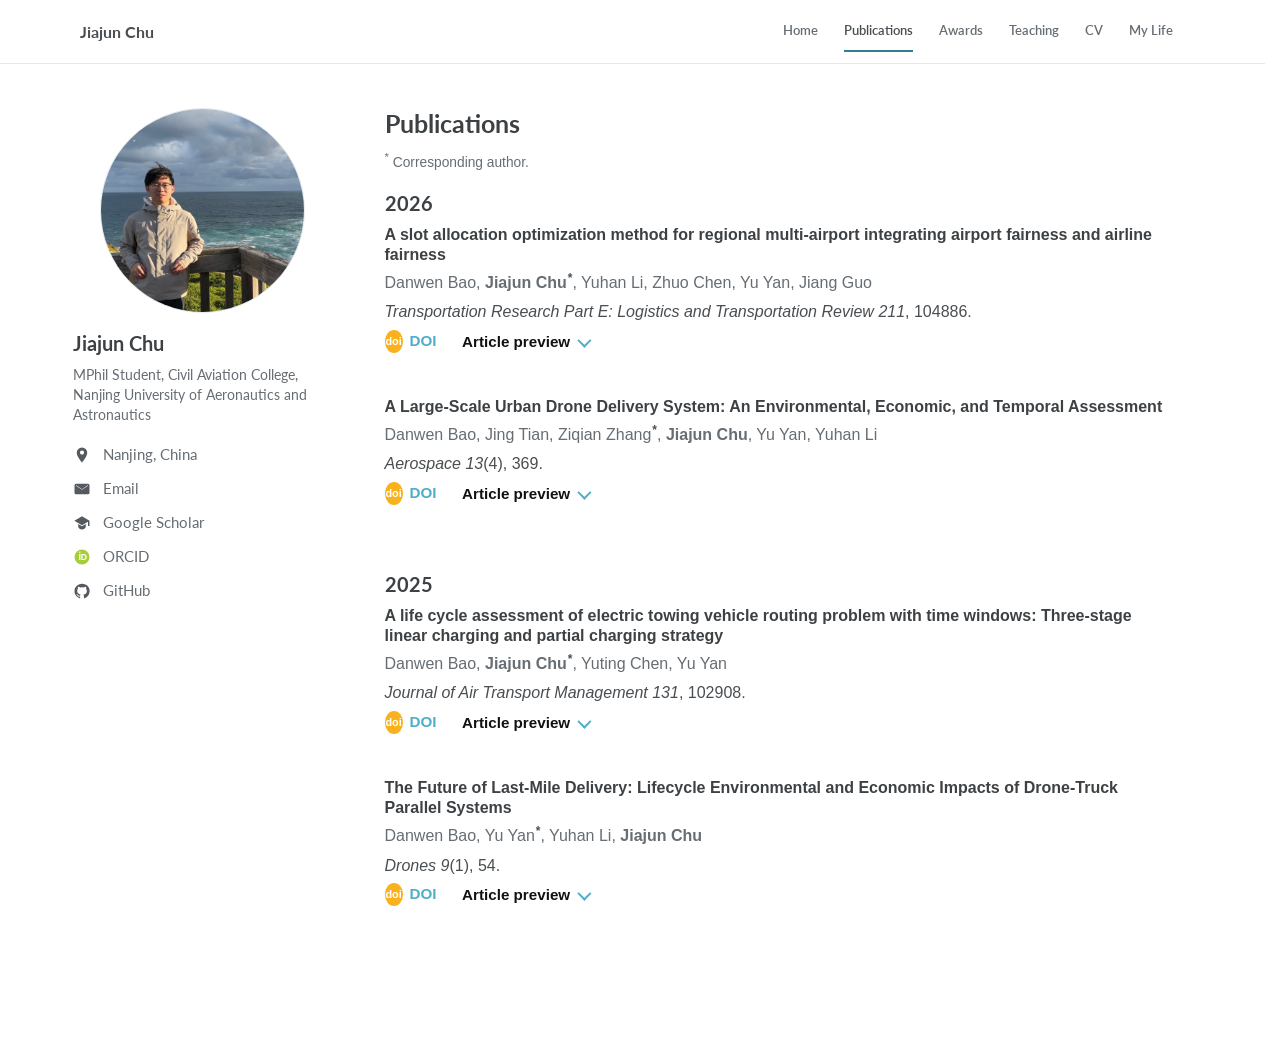
==== publications.html @ 3219b507 "Add files via upload" ====
﻿<!doctype html>
<html lang="en">
<head>
  <meta charset="utf-8">
  <meta name="viewport" content="width=device-width, initial-scale=1">
  <title>Publications | Jiajun Chu</title>
  <meta name="description" content="Publications by Jiajun Chu.">
  <link rel="icon" href="assets/img/site-logo.png" type="image/png">
  <link rel="stylesheet" href="assets/css/style.css">
</head>
<body>
  <header class="site-header">
    <a class="site-title" href="index.html">Jiajun Chu</a>
    <button class="nav-toggle" type="button" aria-expanded="false" aria-controls="site-nav" aria-label="Toggle navigation"><span></span><span></span><span></span></button>
    <nav class="site-nav" id="site-nav" aria-label="Main navigation">
      <a href="index.html">Home</a>
      <a class="active" href="publications.html">Publications</a>
      <a href="research.html">Awards</a>
      <a href="teaching.html">Teaching</a>
      <a href="cv.html">CV</a>
      <a href="posts.html">My Life</a>
    </nav>
  </header>

  <main class="page-shell">
    <aside class="profile-card" aria-label="Profile">
      <img class="profile-photo" src="assets/img/avatar.jpg" alt="Portrait of Jiajun Chu">
      <h1>Jiajun Chu</h1>
      <p class="profile-title">MPhil Student, Civil Aviation College,<br>Nanjing University of Aeronautics and Astronautics</p>
      <ul class="profile-links">
        <li><span class="profile-link"><img src="assets/img/icon-earth.svg" alt="" aria-hidden="true"><span>Nanjing, China</span></span></li>
        <li><a class="profile-link" href="mailto:harrychujiajun@gmail.com"><img src="assets/img/icon-email.svg" alt="" aria-hidden="true"><span>Email</span></a></li>
        <li><a class="profile-link" href="https://scholar.google.com/citations?user=JNU3ANsAAAAJ&amp;hl=en"><img src="assets/img/icon-scholar.svg" alt="" aria-hidden="true"><span>Google Scholar</span></a></li>
        <li><a class="profile-link" href="https://orcid.org/0009-0005-9483-2338"><img src="assets/img/icon-orcid.svg" alt="" aria-hidden="true"><span>ORCID</span></a></li>
        <li><a class="profile-link" href="https://github.com/HarryChoo"><img src="assets/img/icon-github.svg" alt="" aria-hidden="true"><span>GitHub</span></a></li>
      </ul>
    </aside>

    <section class="content">
      <div class="page-heading">
        <h2>Publications</h2>
        <p class="author-note"><sup>*</sup> Corresponding author.</p>
      </div>

      <section class="year-block">
        <h3>2026</h3>
        <article class="publication">
          <h4>A slot allocation optimization method for regional multi-airport integrating airport fairness and airline fairness</h4>
          <p class="authors">Danwen Bao, <strong>Jiajun Chu<sup class="corresponding-symbol">*</sup></strong>, Yuhan Li, Zhuo Chen, Yu Yan, Jiang Guo</p>
          <p class="venue"><em>Transportation Research Part E: Logistics and Transportation Review</em> <em>211</em>, 104886.</p>
          <div class="publication-actions">
            <a class="doi-link" href="https://doi.org/10.1016/j.tre.2026.104886"><span class="doi-badge">doi</span><span>DOI</span></a>
            <details class="article-preview">
              <summary>Article preview</summary>
              <div class="abstract-panel">
                <span class="abstract-tab">Abstract</span>
                <p>Slot allocation in Multi-Airport Systems (MAS) is traditionally viewed as a two-dimensional trade-off between operational efficiency and inter-airline fairness. This perspective, however, is inadequate for managing complex regional airport networks, often leading to structural imbalances where core hubs are overburdened while regional airports remain underutilized. This paper introduces a critical third dimension: strategic airport fairness. An innovative tri-objective integer programming model is proposed, incorporating the strategic fairness among heterogeneous airports as an objective alongside minimizing total displacement and maximizing airline fairness. The framework is defined through two novel metrics: airline tolerance to capture micro-level flight satisfaction, and airport heterogeneity weights to quantify macro-level strategic priorities. Additionally, a base airline priority factor is introduced to address the influence of airline dominance. A customized bi-iterative ε-constraint algorithm is designed to generate the Pareto optimal frontier and identify the balanced solution. Through a case study on China’s Pearl River Delta airport system, results demonstrate that the proposed framework improves both airline and airport fairness with limited efficiency loss. Moreover, sensitivity analyses on airline tolerance and base airline priority provide operational guidelines, and adjusting airport heterogeneity weights can significantly mitigate congestion at hubs to foster balanced regional development. This work provides a novel decision-making framework and practical policy insights for achieving more sustainable and collaborative air traffic management in multi-airport regions.</p>
              </div>
            </details>
          </div>
        </article>
        <article class="publication">
          <h4>A Large-Scale Urban Drone Delivery System: An Environmental, Economic, and Temporal Assessment</h4>
          <p class="authors">Danwen Bao, Jing Tian, Ziqian Zhang<sup class="corresponding-symbol">*</sup>, <strong>Jiajun Chu</strong>, Yu Yan, Yuhan Li</p>
          <p class="venue"><em>Aerospace</em> <em>13</em>(4), 369.</p>
          <div class="publication-actions">
            <a class="doi-link" href="https://doi.org/10.3390/aerospace13040369"><span class="doi-badge">doi</span><span>DOI</span></a>
            <details class="article-preview">
              <summary>Article preview</summary>
              <div class="abstract-panel">
                <span class="abstract-tab">Abstract</span>
                <p>Drone logistics is emerging as a key trend in future delivery systems due to its efficiency. However, current benefit assessments are often one-dimensional, focusing on single-node modes and overlooking load variations and charging processes in continuous multi-node delivery. To address this gap, this paper develops an integrated assessment framework across three dimensions: environment, economy, and time. Based on lifecycle emissions and total cost of ownership, a structured time-performance indicator, time value, is introduced. By incorporating an energy consumption model that accounts for dynamic loads and a charging model that considers charging behavior, an improved genetic algorithm is designed to optimize large-scale urban drone dispatch. Furthermore, a comparative sensitivity analysis with electric trucks quantifies the effects of market demand, charging strategy and technological progress. Results show that, under the modeled scenarios and parameter assumptions, electric trucks remain preferable in the short term, while drones demonstrate stronger long-term potential. Enterprises should align drone and truck deployment with demand and manage charging dynamically, while governments should combine initial subsidies with long-term guidance and systemic support to enable large-scale drone logistics adoption.</p>
              </div>
            </details>
          </div>
        </article>
      </section>

      <section class="year-block">
        <h3>2025</h3>
        <article class="publication">
          <h4>A life cycle assessment of electric towing vehicle routing problem with time windows: Three-stage linear charging and partial charging strategy</h4>
          <p class="authors">Danwen Bao, <strong>Jiajun Chu<sup class="corresponding-symbol">*</sup></strong>, Yuting Chen, Yu Yan</p>
          <p class="venue"><em>Journal of Air Transport Management</em> <em>131</em>, 102908.</p>
          <div class="publication-actions">
            <a class="doi-link" href="https://doi.org/10.1016/j.jairtraman.2025.102908"><span class="doi-badge">doi</span><span>DOI</span></a>
            <details class="article-preview">
              <summary>Article preview</summary>
              <div class="abstract-panel">
                <span class="abstract-tab">Abstract</span>
                <p>With the increasing demand for air travel, replacing fuel-powered towing vehicles (FTVs) with electric towing vehicles (ETVs) is a proven strategy for reducing airport ground service costs. The effective deployment and operation of these ETV fleets heavily rely on sophisticated optimization models to manage their daily scheduling and charging. However, previous optimization models often overlook comprehensive life cycle assessment (LCA) and employ simplified charging assumptions, limiting their accuracy and practical applicability. This study addresses these gaps by introducing an innovative Electric Towing Vehicle Routing Problem with Time Windows considering Life Cycle (ETVRPTW-LC) model, categorizing life cycle costs into fixed, operational, and environmental costs. Furthermore, integrating a three-stage linear charging and partial charging strategy enhances model fidelity by more accurately simulating the non-linear and operational realities of ETV recharging compared to traditional linear or full-charge approaches. The Adaptive Large Neighbourhood Search (ALNS) algorithm and Simulated Annealing (SA) algorithm are applied to address local optimality. Numerical experiments, using data from Nanjing Lukou International Airport across three scenarios, demonstrate key findings: (1) ETVs achieve a 5%-10% cost advantage over FTVs when considering life cycle costs. (2) ETV costs are concentrated in pre-operation and post-operation phases, while fuel-powered costs dominate the operational phase. Additionally, sensitivity analysis evaluates the impact of key operational parameters on life cycle costs. The results provide airport managers with optimized strategies for towing operations for cost efficiency and airport decarbonization.</p>
              </div>
            </details>
          </div>
        </article>
        <article class="publication">
          <h4>The Future of Last-Mile Delivery: Lifecycle Environmental and Economic Impacts of Drone-Truck Parallel Systems</h4>
          <p class="authors">Danwen Bao, Yu Yan<sup class="corresponding-symbol">*</sup>, Yuhan Li, <strong>Jiajun Chu</strong></p>
          <p class="venue"><em>Drones</em> <em>9</em>(1), 54.</p>
          <div class="publication-actions">
            <a class="doi-link" href="https://doi.org/10.3390/drones9010054"><span class="doi-badge">doi</span><span>DOI</span></a>
            <details class="article-preview">
              <summary>Article preview</summary>
              <div class="abstract-panel">
                <span class="abstract-tab">Abstract</span>
                <p>With rapid advancements in unmanned aerial vehicle (UAV) technology, its integration into logistics operations has emerged as a promising solution for improving efficiency and sustainability. Among the emerging solutions, a collaborative delivery model involving drones and trucks addresses last-mile delivery challenges by leveraging the complementary strengths of both modes of transport. However, evaluating the environmental and economic impacts of this transportation mode requires a systematic framework to capture its unique characteristics and minimize environmental impacts and costs. This paper investigates the Parallel Drone Scheduling Traveling Salesman Problem (PDSTSP) to evaluate the environmental and economic sustainability of a collaborative drone-truck delivery system. Specifically, a mathematical model for this delivery system is developed to optimize joint delivery operations. Environmental impacts are assessed using a comprehensive Life Cycle Assessment (LCA), including emissions and operational noise, while a Life Cycle Cost Analysis (LCCA) quantifies economic performance across five cost dimensions. Sensitivity analysis explores factors such as delivery density, traffic congestion, and wind conditions. Results show that, compared to the electric vehicle fleet, the proposed model achieves an approximate 20% reduction in carbon emissions, while delivering a 20-30% cost reduction relative to the fuel truck fleet. Drones&apos; efficiency in short-distance deliveries alleviates trucks&apos; load, cutting environmental and operational costs. This study offers practical insights and recommendations for implementing drone-truck parallel delivery systems, particularly in high-demand density areas.</p>
              </div>
            </details>
          </div>
        </article>
      </section>
    </section>
  </main>

  <script src="assets/js/main.js"></script>
</body>
</html>
---- assets/css/style.css ----
@import url("https://fonts.googleapis.com/css2?family=Lato:wght@400;700;900&display=swap");

:root {
  --bg: #ffffff;
  --surface: #f2f3f3;
  --ink: #494e52;
  --heading: #3d4144;
  --muted: #666d73;
  --line: #e6e8ea;
  --accent: #2f7f93;
  --accent-dark: #236b7d;
  --link: #52adc8;
  --visited: #4a88a0;
  --max-width: 1120px;
  --sidebar: 260px;
  --header-height: 64px;
  --page-top-gap: 44px;
  --original-font: -apple-system, BlinkMacSystemFont, "Roboto", "Helvetica Neue", Arial, sans-serif;
}

* {
  box-sizing: border-box;
}

html {
  font-size: 16px;
  overflow-y: scroll;
  scrollbar-gutter: stable;
  interpolate-size: allow-keywords;
}

body {
  margin: 0;
  background: var(--bg);
  color: var(--ink);
  font-family: "Lato", var(--original-font);
  font-size: 1rem;
  line-height: 1.5;
  -webkit-font-smoothing: antialiased;
  text-rendering: optimizeLegibility;
}

a {
  color: var(--link);
  text-decoration: none;
}

a:visited {
  color: var(--visited);
}

a:hover,
a:focus {
  color: var(--accent-dark);
  text-decoration: underline;
}

.about-link,
.about-link:visited,
.about-link:hover,
.about-link:focus {
  color: var(--link);
  text-decoration: underline;
}

.site-header {
  position: sticky;
  top: 0;
  z-index: 10;
  display: flex;
  align-items: center;
  justify-content: space-between;
  min-height: var(--header-height);
  padding: 0 max(24px, calc((100vw - var(--max-width)) / 2));
  border-bottom: 1px solid var(--line);
  background: rgba(255, 255, 255, 0.96);
  backdrop-filter: blur(8px);
}

.site-title {
  color: var(--ink);
  font-size: 1rem;
  font-weight: 700;
  letter-spacing: 0;
}

.site-title:visited {
  color: var(--ink);
}

.site-nav {
  display: flex;
  gap: 2px;
  align-items: center;
  margin-left: auto;
}

.site-nav a {
  position: relative;
  display: inline-flex;
  align-items: center;
  min-height: 40px;
  padding: 0 12px;
  border-bottom: 2px solid transparent;
  color: var(--muted);
  font-size: 0.84rem;
  font-weight: 600;
  transition: color 220ms ease;
}

.site-nav a::after {
  content: "";
  position: absolute;
  right: 12px;
  bottom: -2px;
  left: 12px;
  height: 2px;
  background: var(--accent);
  transform: scaleX(0);
  transform-origin: center;
  transition: transform 260ms ease, background-color 260ms ease;
}

.site-nav a:hover,
.site-nav a:focus,
.site-nav a.active {
  color: var(--ink);
  text-decoration: none;
}

.site-nav a:hover::after,
.site-nav a:focus::after,
.site-nav a.active::after {
  transform: scaleX(1);
}

.nav-toggle {
  display: none;
  width: 42px;
  height: 42px;
  border: 1px solid var(--line);
  border-radius: 6px;
  background: #ffffff;
  cursor: pointer;
}

.nav-toggle span {
  display: block;
  width: 18px;
  height: 2px;
  margin: 4px auto;
  background: var(--ink);
}

.page-shell {
  display: grid;
  grid-template-columns: var(--sidebar) minmax(0, 1fr);
  gap: 52px;
  width: min(var(--max-width), calc(100% - 48px));
  margin: var(--page-top-gap) auto 72px;
}

.section-block p,
.compact-list,
.author-note,
.publication,
.award-list,
.teaching-page .content > p,
.education-detail,
.cv-plain-section > p,
.life-page .content > p {
  font-family: var(--original-font);
}

.profile-card {
  align-self: start;
  position: sticky;
  top: calc(var(--header-height) + var(--page-top-gap));
  color: var(--muted);
  font-size: 0.86rem;
  line-height: 1.45;
}

.profile-photo {
  display: block;
  width: 205px;
  height: 205px;
  max-width: 100%;
  margin: 0 auto 18px;
  border-radius: 50%;
  border: 1px solid var(--line);
  background: var(--surface);
  object-fit: cover;
}

.profile-card h1 {
  margin: 0 0 10px;
  color: var(--heading);
  font-size: 1.25rem;
  font-weight: 700;
  line-height: 1.2;
}

.profile-title,
.profile-bio {
  margin: 0 0 14px;
}

.profile-links {
  display: grid;
  gap: 8px;
  margin: 18px 0 0;
  padding: 0;
  list-style: none;
}

.profile-link {
  display: inline-flex;
  align-items: center;
  gap: 12px;
  min-height: 24px;
  color: var(--muted);
  font-size: 0.94rem;
  font-weight: 400;
}

.profile-link:visited {
  color: var(--muted);
}

.profile-link:hover,
.profile-link:focus {
  color: var(--link);
  text-decoration: none;
}

.profile-link img {
  width: 18px;
  height: 18px;
  flex: 0 0 18px;
}

.content {
  min-width: 0;
  max-width: 780px;
  animation: content-fade-up 300ms ease-out both;
}

@keyframes content-fade-up {
  from {
    opacity: 0;
    transform: translateY(8px);
  }

  to {
    opacity: 1;
    transform: translateY(0);
  }
}

.section-block,
.year-block,
.cv-section {
  padding-bottom: 0.35rem;
  margin-bottom: 1.1rem;
  border-bottom: 0;
}

.section-block:last-child,
.year-block:last-child,
.cv-section:last-child {
  border-bottom: 0;
}

.page-heading {
  padding-bottom: 0;
  margin-bottom: 1.15rem;
  border-bottom: 0;
}

.page-heading-row {
  display: flex;
  gap: 20px;
  align-items: flex-start;
  justify-content: space-between;
}

h2,
h3,
h4 {
  color: var(--heading);
  line-height: 1.25;
}

h2 {
  margin: 0 0 0.38em;
  font-size: 1.56rem;
  font-weight: 700;
}

h3 {
  margin: 0 0 0.42em;
  font-size: 1.25rem;
  font-weight: 700;
}

h4 {
  margin: 0 0 0.28em;
  font-size: 1rem;
  font-weight: 700;
}

p {
  margin: 0 0 0.85em;
}

.compact-list {
  margin: 0 0 1.3em;
  padding-left: 20px;
}

.compact-list li {
  margin-bottom: 0.45em;
}

.news-list article,
.publication,
.project,
.post-preview {
  padding-bottom: 0.55rem;
  margin-bottom: 1.2rem;
  border-bottom: 0;
}

.news-list article:last-child,
.publication:last-child,
.project:last-child,
.post-preview:last-child {
  border-bottom: 0;
}

time,
.timeline-year {
  color: var(--muted);
  font-size: 0.82rem;
  font-weight: 700;
}

.authors {
  color: var(--muted);
}

.publication {
  padding-bottom: 1.15rem;
  margin-bottom: 1.55rem;
}

.publication h4 {
  margin-bottom: 0.24rem;
}

.publication .authors,
.publication .venue {
  margin-bottom: 0.34rem;
}

.publication-actions {
  --publication-action-gap: 1.6rem;
  display: grid;
  grid-template-columns: 52px minmax(0, 1fr);
  column-gap: var(--publication-action-gap);
  row-gap: 0;
  align-items: start;
  margin-top: 0.18rem;
}

.doi-link {
  display: inline-flex;
  align-items: center;
  gap: 0.42rem;
  color: var(--link);
  font-size: 0.95rem;
  font-weight: 600;
  line-height: 1.2;
}

.doi-link:visited {
  color: var(--link);
}

.doi-link:hover,
.doi-link:focus {
  color: var(--accent-dark);
  text-decoration: none;
}

.doi-badge {
  display: inline-flex;
  align-items: center;
  justify-content: center;
  width: 23px;
  height: 23px;
  border-radius: 50%;
  background: #f9b21d;
  color: #ffffff;
  font-size: 0.68rem;
  font-weight: 800;
  letter-spacing: 0;
  line-height: 1;
  text-transform: lowercase;
}

.article-preview {
  grid-column: 2;
  grid-row: 1;
  min-width: 0;
}

.article-preview summary {
  position: relative;
  display: inline-flex;
  align-items: center;
  gap: 0.48rem;
  border-bottom: 2px solid transparent;
  color: #111111;
  cursor: pointer;
  font-size: 0.95rem;
  font-weight: 600;
  line-height: 1.3;
  list-style: none;
}

.article-preview summary::-webkit-details-marker {
  display: none;
}

.article-preview summary::before {
  content: "";
  position: absolute;
  right: calc(8px + 0.48rem);
  bottom: -2px;
  left: 0;
  height: 2px;
  background: #e36c0a;
  transform: scaleX(0);
  transform-origin: center;
  transition: transform 250ms ease;
}

.article-preview summary::after {
  content: "";
  width: 8px;
  height: 8px;
  border-right: 2px solid var(--link);
  border-bottom: 2px solid var(--link);
  transform: rotate(45deg) translateY(-2px);
}

.article-preview summary:hover,
.article-preview summary:focus,
.article-preview[open] summary {
  outline: 0;
}

.article-preview summary:hover::before,
.article-preview summary:focus::before,
.article-preview[open] summary::before {
  transform: scaleX(1);
}

.abstract-panel {
  box-sizing: border-box;
  width: calc(100% + 52px + var(--publication-action-gap));
  max-height: 0;
  margin-left: calc(-52px - var(--publication-action-gap));
  margin-top: 0;
  padding: 0;
  overflow: hidden;
  border-top: 0;
  background: #ffffff;
  opacity: 0;
  scrollbar-gutter: stable;
  transform: translateY(-4px);
  transition: max-height 300ms ease, opacity 200ms ease, transform 240ms ease, margin-top 240ms ease, padding 240ms ease;
}

.article-preview[open]:not(.is-closing):not(.is-opening) .abstract-panel {
  max-height: 360px;
  margin-top: 0.8rem;
  padding: 12px 16px;
  overflow-x: hidden;
  overflow-y: auto;
  opacity: 1;
  transform: translateY(0);
}

.article-preview.is-closing .abstract-panel {
  max-height: 0;
  margin-top: 0;
  padding-top: 0;
  padding-bottom: 0;
  overflow: hidden;
  opacity: 0;
  transform: translateY(-4px);
}

.article-preview.is-opening .abstract-panel {
  max-height: 0;
  margin-top: 0;
  padding-top: 0;
  padding-bottom: 0;
  overflow: hidden;
  opacity: 0;
  transform: translateY(-4px);
}

.abstract-tab {
  display: block;
  position: relative;
  margin: 0 0 0.75rem;
  padding: 0 1.3rem 0.42rem;
  border-bottom: 1px solid #c9cfd5;
  color: #111111;
  font-weight: 500;
}

.abstract-tab::after {
  content: "";
  position: absolute;
  bottom: -2px;
  left: 0;
  width: 112px;
  height: 4px;
  background: #222222;
}

.abstract-panel p {
  margin: 0;
  color: var(--ink);
  font-size: 0.98rem;
  line-height: 1.62;
  overflow-wrap: break-word;
  white-space: normal;
}

.author-note {
  color: var(--muted);
  font-size: 0.86rem;
}

.corresponding-symbol {
  color: var(--ink);
  font-size: 0.75em;
  font-weight: 700;
  margin-left: 1px;
  vertical-align: super;
}

.button-row,
.tag-line {
  display: flex;
  flex-wrap: wrap;
  gap: 8px;
  align-items: center;
}

.text-button,
.primary-button,
.tag-line span {
  display: inline-flex;
  align-items: center;
  min-height: 34px;
  padding: 5px 10px;
  border: 1px solid var(--line);
  border-radius: 6px;
  background: #ffffff;
  color: var(--link);
  font-size: 0.82rem;
  font-weight: 700;
}

.text-button:visited,
.primary-button:visited {
  color: var(--link);
}

.text-button:hover,
.text-button:focus,
.primary-button:hover,
.primary-button:focus {
  border-color: var(--accent);
  color: var(--accent-dark);
  text-decoration: none;
}

.primary-button {
  flex: 0 0 auto;
  background: var(--accent);
  border-color: var(--accent);
  color: #ffffff;
}

.primary-button:visited,
.primary-button:hover,
.primary-button:focus {
  color: #ffffff;
}

.tag-line span {
  color: var(--muted);
  font-weight: 600;
}

.timeline-item {
  display: grid;
  grid-template-columns: 86px minmax(0, 1fr);
  gap: 18px;
  padding-bottom: 22px;
  margin-bottom: 22px;
  border-bottom: 0;
}

.timeline-item:last-child {
  border-bottom: 0;
}

.post-preview h3 a {
  color: var(--ink);
}

.cv-heading {
  align-items: center;
}

.cv-heading h2 {
  margin-bottom: 0;
  font-size: 1.85rem;
}

.cv-plain-section {
  margin-bottom: 1.3rem;
}

.cv-plain-section h3 {
  margin-bottom: 0.55rem;
  font-size: 1.55rem;
}

.cv-list {
  margin: 0;
  padding-left: 1.45rem;
}

.cv-list li {
  margin-bottom: 0.45rem;
  padding-left: 0.1rem;
  font-size: 1rem;
}

.education-section {
  margin-bottom: 1.6rem;
}

.education-section h3 {
  padding-bottom: 0.55rem;
  border-bottom: 1px solid var(--line);
}

.education-list {
  display: grid;
}

.education-item {
  display: grid;
  grid-template-columns: 150px 46px minmax(0, 1fr);
  gap: 12px;
  padding: 1.25rem 0;
  border-bottom: 1px solid var(--line);
}

.education-item:last-child {
  border-bottom: 0;
}

.education-item time {
  padding-top: 0.2rem;
  color: #4d6578;
  font-size: 0.92rem;
  font-weight: 600;
}

.education-logo {
  display: inline-flex;
  align-items: center;
  justify-content: center;
  width: 38px;
  height: 38px;
  margin-top: 0.05rem;
  border-radius: 0;
  border: 0;
  color: #58677a;
  font-size: 0.52rem;
  font-weight: 800;
  line-height: 1;
}

.education-logo img {
  display: block;
  max-width: 100%;
  max-height: 100%;
  object-fit: contain;
}

.education-logo-rmit {
  align-self: start;
  width: 34px;
  height: 34px;
  margin-top: 0;
}

.education-logo-rmit img {
  width: 100%;
  height: 100%;
  object-fit: contain;
}

.education-logo-fallback {
  border-radius: 50%;
  border: 1px solid #c9d2de;
  background: #ffffff;
  font-size: 0.7rem;
}

.education-detail h4 {
  margin: 0 0 0.34rem;
  color: #111111;
  font-size: 1.22rem;
  font-weight: 700;
  line-height: 1.22;
}

.education-detail p {
  margin: 0 0 0.36rem;
  color: #142033;
  line-height: 1.26;
}

.education-detail p:first-of-type,
.education-detail p:last-child {
  color: #52677c;
}

.education-detail .education-location {
  color: #6c7c89;
  font-size: 0.9rem;
}

.awards-page .project {
  display: none;
}

.award-section {
  padding-bottom: 1.75rem;
}

.award-list {
  display: grid;
  gap: 0.4rem;
}

.award-item {
  display: grid;
  grid-template-columns: minmax(0, 1fr) auto;
  gap: 24px;
  align-items: baseline;
}

.award-item p {
  margin: 0;
}

.award-item span {
  color: var(--ink);
  font-weight: 700;
  white-space: nowrap;
}

.teaching-page .timeline-item,
.life-page .post-preview {
  display: none;
}

@media (max-width: 820px) {
  .site-header {
    align-items: center;
    min-height: 60px;
    padding: 9px 18px;
  }

  .site-title {
    margin-right: auto;
  }

  .nav-toggle {
    display: block;
    order: 3;
  }

  .site-nav {
    display: none;
    position: absolute;
    top: 60px;
    left: 0;
    right: 0;
    flex-direction: column;
    align-items: stretch;
    padding: 8px 18px 14px;
    border-bottom: 1px solid var(--line);
    background: #ffffff;
  }

  .site-nav.open {
    display: flex;
  }

  .site-nav a {
    border-bottom: 1px solid var(--line);
    padding: 10px 0;
  }

  .page-shell {
    grid-template-columns: 1fr;
    gap: 30px;
    width: min(100% - 32px, 720px);
    margin-top: 30px;
  }

  .profile-card {
    position: static;
    display: grid;
    grid-template-columns: 112px minmax(0, 1fr);
    column-gap: 18px;
    align-items: center;
    padding-bottom: 24px;
    border-bottom: 1px solid var(--line);
  }

  .profile-photo {
    grid-row: span 4;
    width: 112px;
    height: 112px;
    margin: 0;
  }

  .profile-card h1,
  .profile-title,
  .profile-bio {
    margin-bottom: 6px;
  }

  .profile-links {
    grid-column: 1 / -1;
    display: flex;
    flex-wrap: wrap;
    gap: 10px 16px;
    margin-top: 14px;
  }

  .profile-link {
    gap: 8px;
  }

  .page-heading-row {
    display: block;
  }

  .page-heading-row .primary-button {
    margin-top: 12px;
  }

  .award-item {
    grid-template-columns: 1fr;
    gap: 2px;
    padding-bottom: 0.35rem;
  }

  .publication-actions {
    --publication-action-gap: 1rem;
    grid-template-columns: 52px minmax(0, 1fr);
  }

  .education-item {
    grid-template-columns: 1fr;
    gap: 0.5rem;
  }

  .education-logo {
    display: none;
  }
}

@media (max-width: 520px) {
  .site-title {
    max-width: 220px;
  }

  .profile-card {
    grid-template-columns: 92px minmax(0, 1fr);
  }

  .profile-photo {
    width: 92px;
    height: 92px;
  }

  .profile-card h1 {
    font-size: 1.28rem;
  }

  h2 {
    font-size: 1.55rem;
  }

  .timeline-item {
    grid-template-columns: 1fr;
    gap: 6px;
  }
}

@media (prefers-reduced-motion: reduce) {
  .content {
    animation: none;
    opacity: 1;
    transform: none;
  }

  .site-nav a,
  .site-nav a::after,
  .article-preview summary::before,
  .abstract-panel {
    transition: none;
  }
}
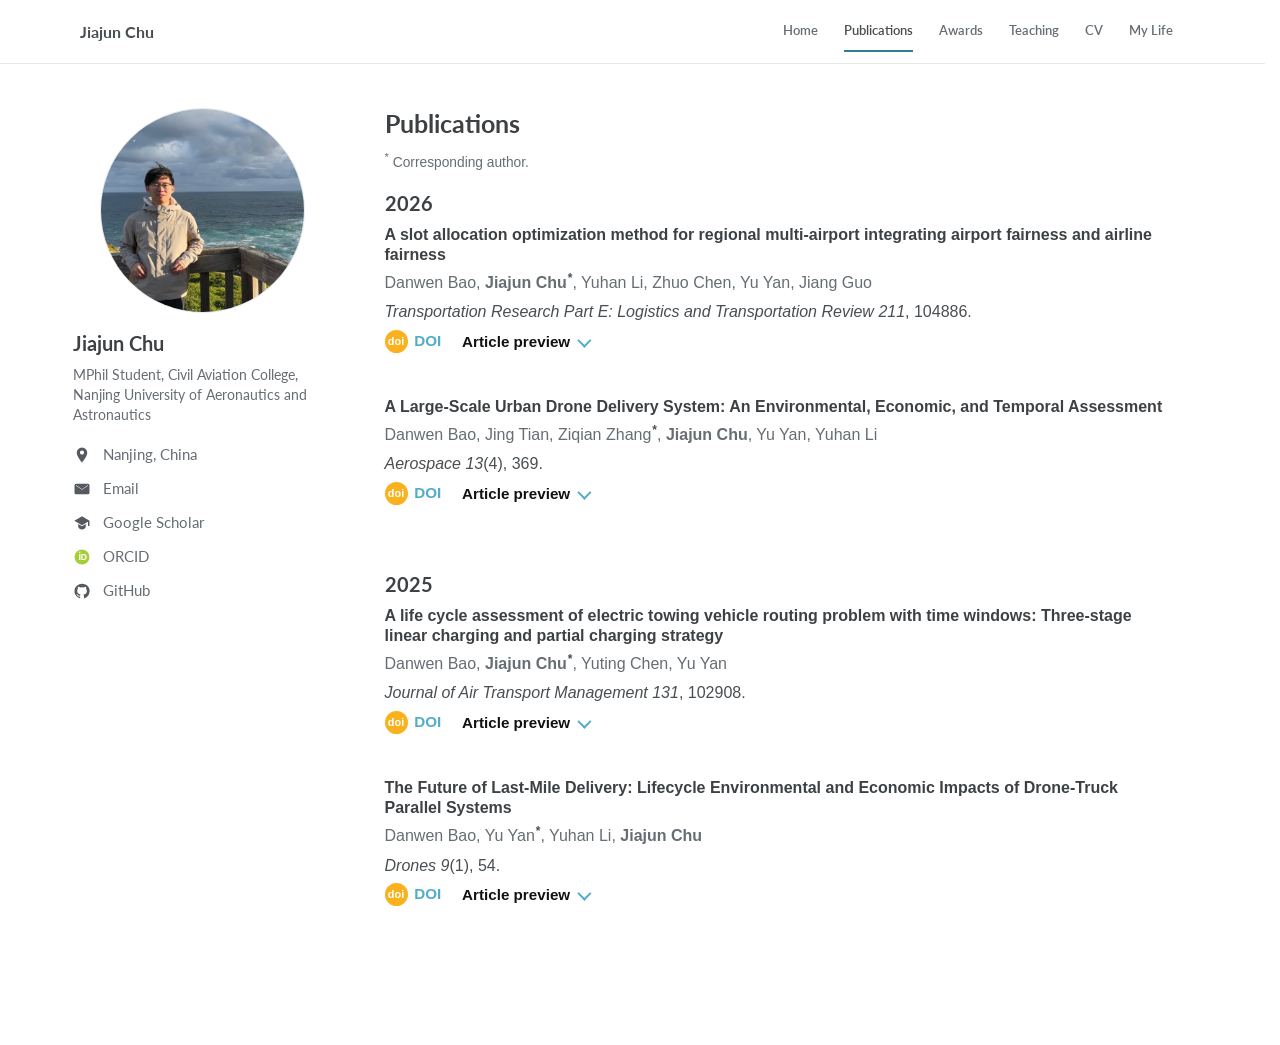
==== commit 731b8526: "Add files via upload" ====
--- a/publications.html
+++ b/publications.html
@@ -49,7 +49,7 @@
           <p class="authors">Danwen Bao, <strong>Jiajun Chu<sup class="corresponding-symbol">*</sup></strong>, Yuhan Li, Zhuo Chen, Yu Yan, Jiang Guo</p>
           <p class="venue"><em>Transportation Research Part E: Logistics and Transportation Review</em> <em>211</em>, 104886.</p>
           <div class="publication-actions">
-            <a class="doi-link" href="https://doi.org/10.1016/j.tre.2026.104886"><span class="doi-badge">doi</span><span>DOI</span></a>
+            <a class="doi-link" href="https://doi.org/10.1016/j.tre.2026.104886"><span class="doi-badge" aria-hidden="true"></span><span>DOI</span></a>
             <details class="article-preview">
               <summary>Article preview</summary>
               <div class="abstract-panel">
@@ -64,7 +64,7 @@
           <p class="authors">Danwen Bao, Jing Tian, Ziqian Zhang<sup class="corresponding-symbol">*</sup>, <strong>Jiajun Chu</strong>, Yu Yan, Yuhan Li</p>
           <p class="venue"><em>Aerospace</em> <em>13</em>(4), 369.</p>
           <div class="publication-actions">
-            <a class="doi-link" href="https://doi.org/10.3390/aerospace13040369"><span class="doi-badge">doi</span><span>DOI</span></a>
+            <a class="doi-link" href="https://doi.org/10.3390/aerospace13040369"><span class="doi-badge" aria-hidden="true"></span><span>DOI</span></a>
             <details class="article-preview">
               <summary>Article preview</summary>
               <div class="abstract-panel">
@@ -83,7 +83,7 @@
           <p class="authors">Danwen Bao, <strong>Jiajun Chu<sup class="corresponding-symbol">*</sup></strong>, Yuting Chen, Yu Yan</p>
           <p class="venue"><em>Journal of Air Transport Management</em> <em>131</em>, 102908.</p>
           <div class="publication-actions">
-            <a class="doi-link" href="https://doi.org/10.1016/j.jairtraman.2025.102908"><span class="doi-badge">doi</span><span>DOI</span></a>
+            <a class="doi-link" href="https://doi.org/10.1016/j.jairtraman.2025.102908"><span class="doi-badge" aria-hidden="true"></span><span>DOI</span></a>
             <details class="article-preview">
               <summary>Article preview</summary>
               <div class="abstract-panel">
@@ -98,7 +98,7 @@
           <p class="authors">Danwen Bao, Yu Yan<sup class="corresponding-symbol">*</sup>, Yuhan Li, <strong>Jiajun Chu</strong></p>
           <p class="venue"><em>Drones</em> <em>9</em>(1), 54.</p>
           <div class="publication-actions">
-            <a class="doi-link" href="https://doi.org/10.3390/drones9010054"><span class="doi-badge">doi</span><span>DOI</span></a>
+            <a class="doi-link" href="https://doi.org/10.3390/drones9010054"><span class="doi-badge" aria-hidden="true"></span><span>DOI</span></a>
             <details class="article-preview">
               <summary>Article preview</summary>
               <div class="abstract-panel">
--- a/assets/css/style.css
+++ b/assets/css/style.css
@@ -398,16 +398,26 @@
   display: inline-flex;
   align-items: center;
   justify-content: center;
+  flex: 0 0 23px;
   width: 23px;
   height: 23px;
   border-radius: 50%;
+  background-image: none;
   background: #f9b21d;
   color: #ffffff;
-  font-size: 0.68rem;
+  font-family: Arial, Helvetica, sans-serif;
+  font-size: 0;
   font-weight: 800;
   letter-spacing: 0;
   line-height: 1;
+  overflow: hidden;
+  text-decoration: none;
   text-transform: lowercase;
+}
+
+.doi-badge::before {
+  content: "doi";
+  font-size: 0.68rem;
 }
 
 .article-preview {
@@ -420,6 +430,8 @@
   position: relative;
   display: inline-flex;
   align-items: center;
+  appearance: none;
+  -webkit-appearance: none;
   gap: 0.48rem;
   border-bottom: 2px solid transparent;
   color: #111111;
@@ -428,10 +440,17 @@
   font-weight: 600;
   line-height: 1.3;
   list-style: none;
+  list-style-image: none;
+  list-style-type: none;
 }
 
 .article-preview summary::-webkit-details-marker {
   display: none;
+}
+
+.article-preview summary::marker {
+  content: none;
+  font-size: 0;
 }
 
 .article-preview summary::before {
